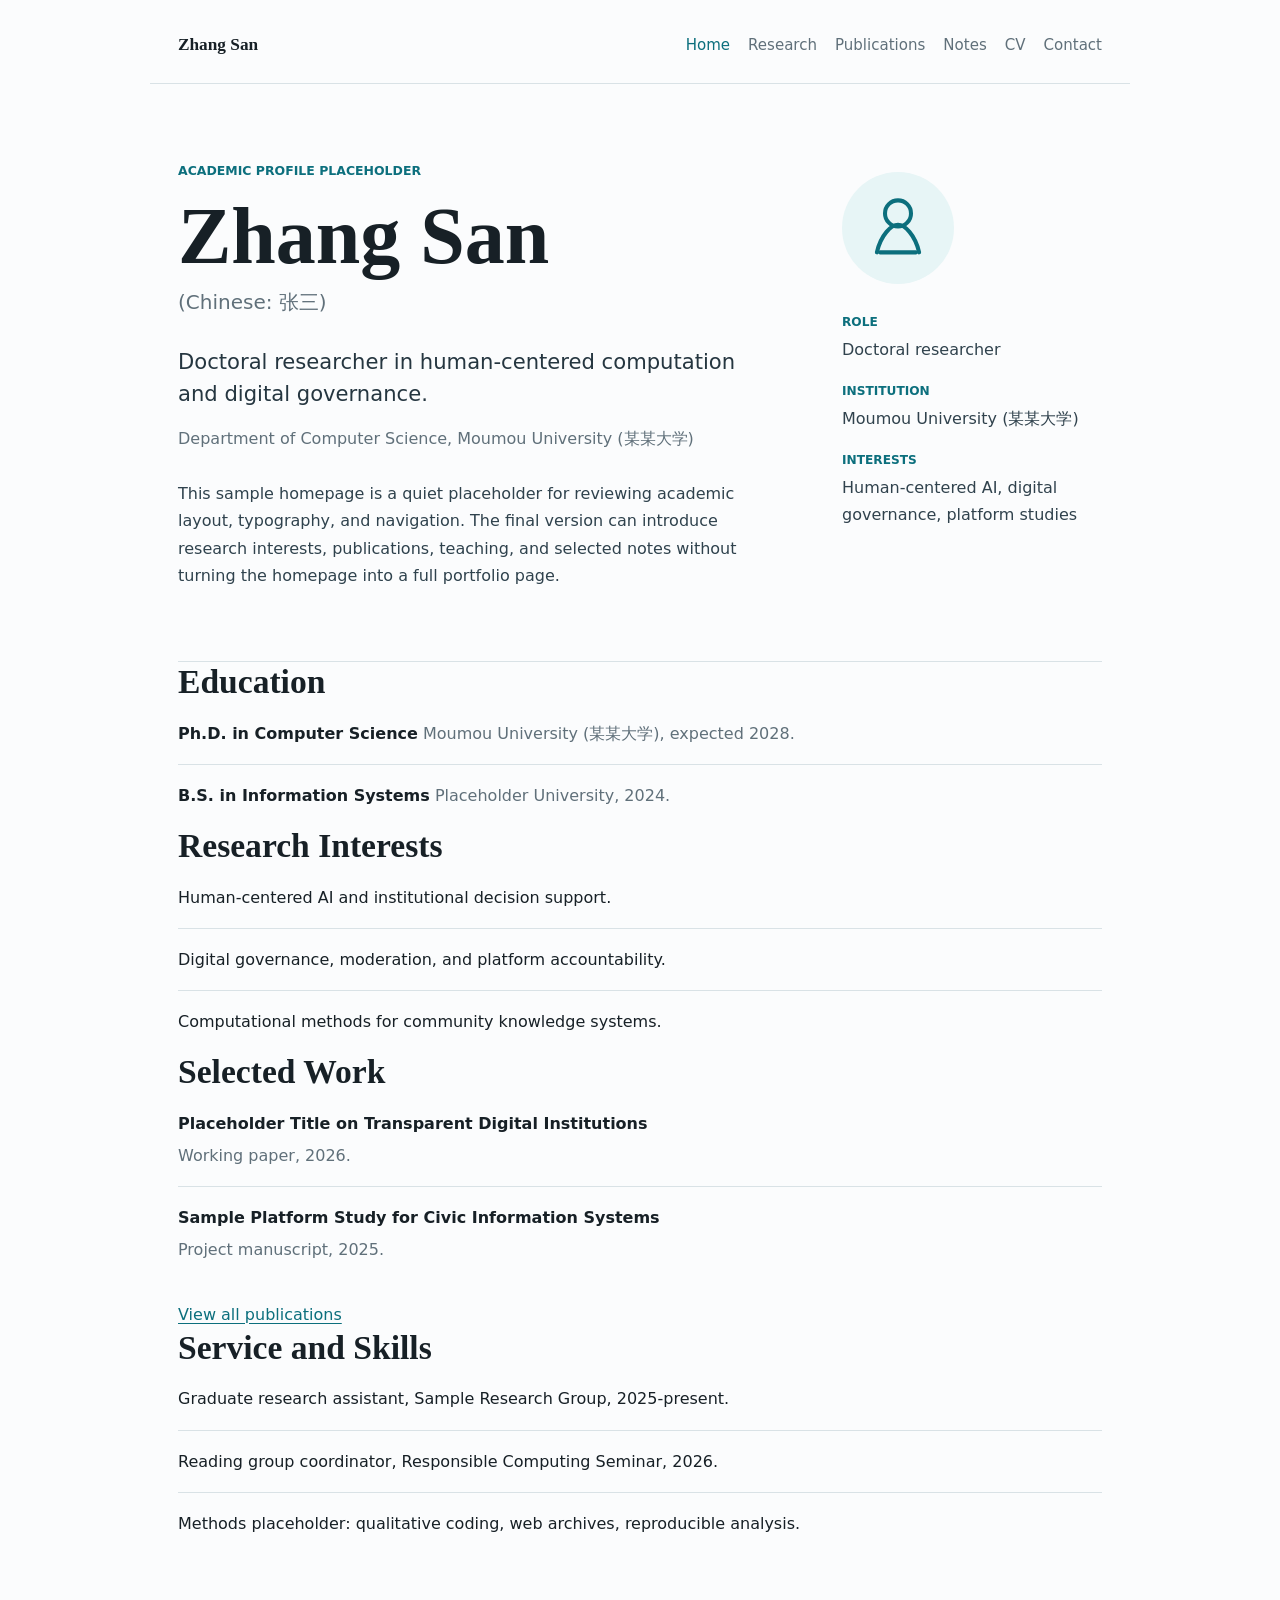
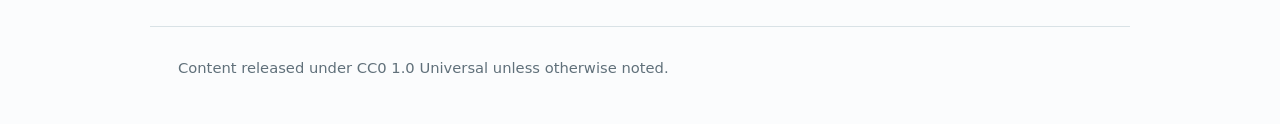
==== index.html @ 8072502d "Revise homepage as concise CV" ====
<!doctype html>
<html lang="en">
  <head>
    <meta charset="utf-8">
    <meta name="viewport" content="width=device-width, initial-scale=1">
    <title>Zhang San | Academic Homepage</title>
    <meta
      name="description"
      content="A sparse academic homepage placeholder for design review."
    >
    <link rel="stylesheet" href="styles.css?v=20260618-cvfirst-cc0">
  </head>
  <body>
    <header class="site-header">
      <a class="wordmark" href="index.html">Zhang San</a>
      <nav class="site-nav" aria-label="Primary navigation">
        <a href="index.html" aria-current="page">Home</a>
        <a href="research.html">Research</a>
        <a href="publications.html">Publications</a>
        <a href="notes.html">Notes</a>
        <a href="cv.html">CV</a>
        <a href="contact.html">Contact</a>
      </nav>
    </header>

    <main>
      <section class="profile-intro" aria-labelledby="profile-title">
        <div class="profile-copy">
          <p class="eyebrow">Academic profile placeholder</p>
          <h1 id="profile-title">Zhang San <span>(Chinese: 张三)</span></h1>
          <p class="role">
            Doctoral researcher in human-centered computation and digital
            governance.
          </p>
          <p class="affiliation">
            Department of Computer Science, Moumou University (某某大学)
          </p>
          <p>
            This sample homepage is a quiet placeholder for reviewing academic
            layout, typography, and navigation. The final version can introduce
            research interests, publications, teaching, and selected notes
            without turning the homepage into a full portfolio page.
          </p>
        </div>

        <aside class="profile-meta" aria-label="Profile summary">
          <div class="avatar-mark" aria-hidden="true">
            <svg viewBox="0 0 96 96" role="img">
              <title>Profile placeholder</title>
              <circle cx="48" cy="30" r="16"></circle>
              <path d="M22 78c5-22 18-34 26-34s21 12 26 34"></path>
              <path d="M26 78h44"></path>
            </svg>
          </div>
          <dl>
            <div>
              <dt>Role</dt>
              <dd>Doctoral researcher</dd>
            </div>
            <div>
              <dt>Institution</dt>
              <dd>Moumou University (某某大学)</dd>
            </div>
            <div>
              <dt>Interests</dt>
              <dd>Human-centered AI, digital governance, platform studies</dd>
            </div>
          </dl>
        </aside>
      </section>

      <section class="cv-summary" aria-label="Concise curriculum vitae">
        <div>
          <h2>Education</h2>
          <ol class="plain-list">
            <li>
              <span class="pub-title">Ph.D. in Computer Science</span>
              <span class="pub-detail">Moumou University (某某大学), expected 2028.</span>
            </li>
            <li>
              <span class="pub-title">B.S. in Information Systems</span>
              <span class="pub-detail">Placeholder University, 2024.</span>
            </li>
          </ol>
        </div>

        <div>
          <h2>Research Interests</h2>
          <ol class="plain-list">
            <li>Human-centered AI and institutional decision support.</li>
            <li>Digital governance, moderation, and platform accountability.</li>
            <li>Computational methods for community knowledge systems.</li>
          </ol>
        </div>

        <div>
          <h2>Selected Work</h2>
          <ol class="plain-list publication-list">
            <li>
              <span class="pub-title">Placeholder Title on Transparent Digital Institutions</span>
              <span class="pub-detail">Working paper, 2026.</span>
            </li>
            <li>
              <span class="pub-title">Sample Platform Study for Civic Information Systems</span>
              <span class="pub-detail">Project manuscript, 2025.</span>
            </li>
          </ol>
          <p class="more-link">
            <a href="publications.html">View all publications</a>
          </p>
        </div>

        <div>
          <h2>Service and Skills</h2>
          <ol class="plain-list">
            <li>Graduate research assistant, Sample Research Group, 2025-present.</li>
            <li>Reading group coordinator, Responsible Computing Seminar, 2026.</li>
            <li>Methods placeholder: qualitative coding, web archives, reproducible analysis.</li>
          </ol>
        </div>
      </section>
    </main>

    <footer class="site-footer">
      <p>Content released under CC0 1.0 Universal unless otherwise noted.</p>
    </footer>
  </body>
</html>
---- styles.css ----
:root {
  color-scheme: light;
  --bg: #fbfcfd;
  --ink: #172026;
  --muted: #60707a;
  --line: #d9e2e6;
  --accent: #0c6f7d;
  --accent-soft: #e7f5f6;
  --max: 980px;
}

* {
  box-sizing: border-box;
}

html {
  scroll-behavior: smooth;
}

body {
  margin: 0;
  background: var(--bg);
  color: var(--ink);
  font-family:
    Inter, ui-sans-serif, system-ui, -apple-system, BlinkMacSystemFont, "Segoe UI",
    sans-serif;
  font-size: 16px;
  line-height: 1.7;
  overflow-x: hidden;
}

a {
  color: var(--accent);
  text-decoration-thickness: 1px;
  text-underline-offset: 0.18em;
}

a:hover {
  color: var(--ink);
}

.site-header {
  display: flex;
  align-items: baseline;
  justify-content: space-between;
  gap: 24px;
  max-width: var(--max);
  margin: 0 auto;
  padding: 30px 28px 24px;
  border-bottom: 1px solid var(--line);
}

.wordmark {
  color: var(--ink);
  font-family: Georgia, "Times New Roman", serif;
  font-size: 1.08rem;
  font-weight: 700;
  text-decoration: none;
  white-space: nowrap;
}

.site-nav {
  display: flex;
  flex-wrap: wrap;
  justify-content: flex-end;
  gap: 8px 18px;
  color: var(--muted);
  font-size: 0.94rem;
}

.site-nav a {
  color: inherit;
  text-decoration: none;
}

.site-nav a:hover,
.site-nav a[aria-current="page"] {
  color: var(--accent);
}

main {
  max-width: var(--max);
  margin: 0 auto;
  padding: 76px 28px 72px;
}

.profile-intro {
  display: grid;
  grid-template-columns: minmax(0, 1fr) 260px;
  gap: 72px;
  align-items: start;
  padding-bottom: 72px;
  border-bottom: 1px solid var(--line);
}

.profile-copy,
.profile-meta,
.home-lists > *,
.content-section,
.page-heading {
  min-width: 0;
}

.eyebrow {
  margin: 0 0 14px;
  color: var(--accent);
  font-size: 0.78rem;
  font-weight: 700;
  letter-spacing: 0;
  text-transform: uppercase;
}

h1,
h2,
h3,
p,
li,
dd {
  overflow-wrap: anywhere;
}

h1 {
  max-width: 760px;
  margin: 0;
  color: var(--ink);
  font-family: Georgia, "Times New Roman", serif;
  font-size: clamp(2.55rem, 7vw, 5rem);
  line-height: 1;
  letter-spacing: 0;
}

h1 span {
  display: block;
  margin-top: 12px;
  color: var(--muted);
  font-family: Inter, ui-sans-serif, system-ui, sans-serif;
  font-size: clamp(1rem, 2vw, 1.25rem);
  font-weight: 500;
  line-height: 1.4;
}

h2 {
  margin: 0 0 18px;
  font-family: Georgia, "Times New Roman", serif;
  font-size: clamp(1.45rem, 3vw, 2.1rem);
  line-height: 1.18;
  letter-spacing: 0;
}

p {
  margin: 0;
  color: #2f424d;
}

p + p {
  margin-top: 18px;
}

.role {
  max-width: 680px;
  margin-top: 30px;
  color: #253640;
  font-size: clamp(1.1rem, 2vw, 1.32rem);
  line-height: 1.55;
}

.affiliation {
  margin-top: 14px;
  color: var(--muted);
}

.profile-copy > p:last-child {
  max-width: 720px;
  margin-top: 28px;
}

.profile-meta {
  padding-top: 12px;
}

.avatar-mark {
  display: inline-grid;
  place-items: center;
  width: 112px;
  height: 112px;
  margin-bottom: 28px;
  background: var(--accent-soft);
  border-radius: 999px;
}

.avatar-mark svg {
  width: 78px;
  height: 78px;
  fill: none;
  stroke: var(--accent);
  stroke-linecap: round;
  stroke-linejoin: round;
  stroke-width: 5;
}

dl,
ol,
ul {
  margin: 0;
  padding: 0;
}

.profile-meta dl,
.contact-list {
  display: grid;
  gap: 18px;
}

dt {
  color: var(--accent);
  font-size: 0.76rem;
  font-weight: 700;
  text-transform: uppercase;
}

dd {
  margin: 3px 0 0;
  color: #30424d;
}

.home-lists {
  display: grid;
  grid-template-columns: 1fr 1fr;
  gap: 72px;
  padding-top: 54px;
}

.plain-list,
.ruled-list {
  list-style: none;
}

.plain-list li,
.ruled-list li,
.contact-list div {
  padding: 17px 0;
  border-top: 1px solid var(--line);
}

.plain-list li:first-child,
.ruled-list li:first-child,
.contact-list div:first-child {
  border-top: 0;
  padding-top: 0;
}

.plain-list time,
.note-list time {
  display: block;
  margin-bottom: 4px;
  color: var(--muted);
  font-size: 0.92rem;
}

.publication-list li {
  display: grid;
  gap: 5px;
}

.pub-title {
  color: var(--ink);
  font-weight: 700;
}

.pub-detail,
.pub-links {
  color: var(--muted);
}

.more-link {
  margin-top: 20px;
}

.page-heading {
  max-width: 760px;
  padding-bottom: 46px;
  border-bottom: 1px solid var(--line);
}

.page-heading p:last-child {
  max-width: 680px;
  margin-top: 24px;
}

.content-section {
  padding: 46px 0 0;
}

.content-section + .content-section {
  margin-top: 14px;
}

.ruled-list strong {
  color: var(--ink);
}

.note-list a {
  color: var(--ink);
  font-weight: 700;
}

.site-footer {
  max-width: var(--max);
  margin: 0 auto;
  padding: 28px 28px 44px;
  color: var(--muted);
  border-top: 1px solid var(--line);
  font-size: 0.92rem;
}

.site-footer p {
  margin: 0;
  color: var(--muted);
}

@media (max-width: 760px) {
  .site-header {
    align-items: flex-start;
    flex-direction: column;
    gap: 14px;
    padding: 24px 20px 22px;
  }

  .site-nav {
    justify-content: flex-start;
    gap: 8px 15px;
    font-size: 0.93rem;
  }

  main {
    padding: 48px 20px 58px;
  }

  .profile-intro,
  .home-lists {
    grid-template-columns: 1fr;
    gap: 42px;
  }

  .profile-intro {
    padding-bottom: 54px;
  }

  .profile-meta {
    padding-top: 0;
  }

  .avatar-mark {
    width: 92px;
    height: 92px;
    margin-bottom: 22px;
  }

  .avatar-mark svg {
    width: 64px;
    height: 64px;
  }

  .home-lists {
    padding-top: 44px;
  }

  .page-heading {
    padding-bottom: 38px;
  }

  .content-section {
    padding-top: 38px;
  }

  .site-footer {
    padding-left: 20px;
    padding-right: 20px;
  }
}

@media (max-width: 430px) {
  h1 {
    font-size: clamp(2.3rem, 12.5vw, 3.25rem);
  }

  .role {
    font-size: 1.08rem;
  }
}
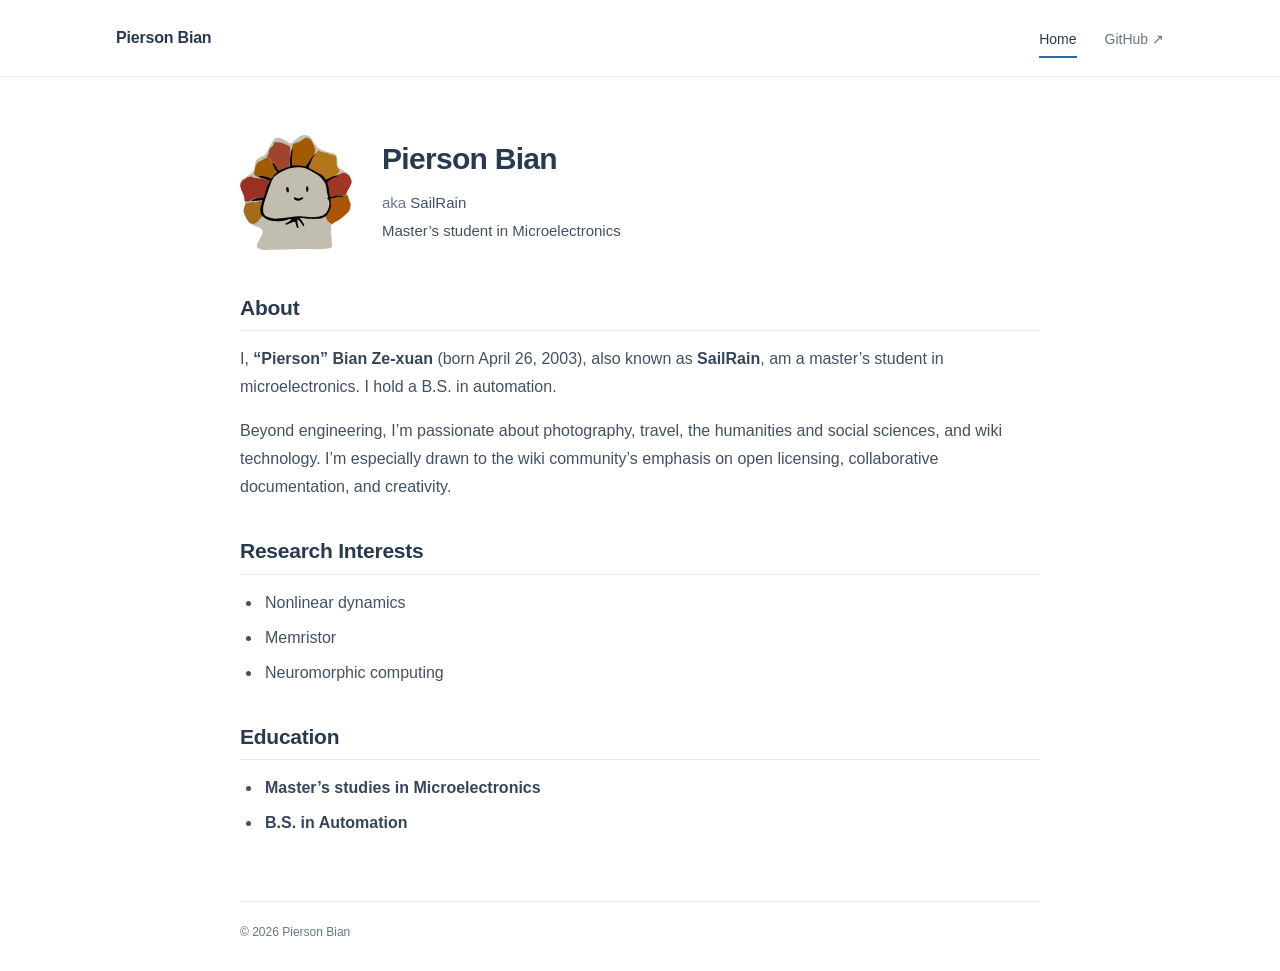
==== commit a531d919: "Publish personal homepage static files" ====
--- a/index.html
+++ b/index.html
@@ -3,126 +3,72 @@
   <head>
     <meta charset="utf-8">
     <meta name="viewport" content="width=device-width, initial-scale=1">
-    <title>Zhang San | Academic Homepage</title>
-    <meta
-      name="description"
-      content="A sparse academic homepage placeholder for design review."
-    >
-    <link rel="stylesheet" href="styles.css?v=20260618-cvfirst-cc0">
+    <title>Pierson Bian</title>
+    <meta name="description" content="Personal homepage of “Pierson” Bian Ze-xuan, also known as SailRain — a master’s student in microelectronics.">
+    <meta name="color-scheme" content="light">
+    <meta property="og:type" content="website">
+    <meta property="og:title" content="Pierson Bian">
+    <meta property="og:description" content="Personal homepage of “Pierson” Bian Ze-xuan, also known as SailRain — a master’s student in microelectronics.">
+    <link rel="canonical" href="https://sailrain.github.io/">
+    <meta property="og:url" content="https://sailrain.github.io/">
+    <link rel="icon" type="image/svg+xml" href="/assets/images/personal-logo.svg">
+    <link rel="stylesheet" href="/assets/css/style.css">
   </head>
   <body>
+    <a class="skip-link" href="#main-content">Skip to content</a>
     <header class="site-header">
-      <a class="wordmark" href="index.html">Zhang San</a>
-      <nav class="site-nav" aria-label="Primary navigation">
-        <a href="index.html" aria-current="page">Home</a>
-        <a href="research.html">Research</a>
-        <a href="publications.html">Publications</a>
-        <a href="notes.html">Notes</a>
-        <a href="cv.html">CV</a>
-        <a href="contact.html">Contact</a>
-      </nav>
+      <div class="header-inner">
+        <a class="site-name" href="/">Pierson Bian</a>
+        <nav class="site-nav" aria-label="Main navigation">
+          <a href="/" aria-current="page">Home</a>
+          <a href="https://github.com/SailRain">GitHub <span aria-hidden="true">↗</span></a>
+          
+        </nav>
+      </div>
     </header>
 
-    <main>
-      <section class="profile-intro" aria-labelledby="profile-title">
-        <div class="profile-copy">
-          <p class="eyebrow">Academic profile placeholder</p>
-          <h1 id="profile-title">Zhang San <span>(Chinese: 张三)</span></h1>
-          <p class="role">
-            Doctoral researcher in human-centered computation and digital
-            governance.
-          </p>
-          <p class="affiliation">
-            Department of Computer Science, Moumou University (某某大学)
-          </p>
-          <p>
-            This sample homepage is a quiet placeholder for reviewing academic
-            layout, typography, and navigation. The final version can introduce
-            research interests, publications, teaching, and selected notes
-            without turning the homepage into a full portfolio page.
-          </p>
-        </div>
+    <main id="main-content" class="site-main" tabindex="-1">
+      <section class="profile" aria-labelledby="profile-name">
+  <img class="profile-logo" src="/assets/images/personal-logo.svg" alt="SailRain’s lion cub logo" width="112" height="115">
+  <div class="profile-details">
+    <h1 id="profile-name">Pierson Bian</h1>
+    <p class="profile-alias">aka <span>SailRain</span></p>
+    <p class="profile-role">Master’s student in Microelectronics</p>
+    
+    
+    
+  </div>
+</section>
+<article class="prose home-content">
+  <h2 id="about">About</h2>
 
-        <aside class="profile-meta" aria-label="Profile summary">
-          <div class="avatar-mark" aria-hidden="true">
-            <svg viewBox="0 0 96 96" role="img">
-              <title>Profile placeholder</title>
-              <circle cx="48" cy="30" r="16"></circle>
-              <path d="M22 78c5-22 18-34 26-34s21 12 26 34"></path>
-              <path d="M26 78h44"></path>
-            </svg>
-          </div>
-          <dl>
-            <div>
-              <dt>Role</dt>
-              <dd>Doctoral researcher</dd>
-            </div>
-            <div>
-              <dt>Institution</dt>
-              <dd>Moumou University (某某大学)</dd>
-            </div>
-            <div>
-              <dt>Interests</dt>
-              <dd>Human-centered AI, digital governance, platform studies</dd>
-            </div>
-          </dl>
-        </aside>
-      </section>
+<p>I, <strong>“Pierson” Bian Ze-xuan</strong> (born April 26, 2003), also known as <strong>SailRain</strong>, am a master’s student in microelectronics. I hold a B.S. in automation.</p>
 
-      <section class="cv-summary" aria-label="Concise curriculum vitae">
-        <div>
-          <h2>Education</h2>
-          <ol class="plain-list">
-            <li>
-              <span class="pub-title">Ph.D. in Computer Science</span>
-              <span class="pub-detail">Moumou University (某某大学), expected 2028.</span>
-            </li>
-            <li>
-              <span class="pub-title">B.S. in Information Systems</span>
-              <span class="pub-detail">Placeholder University, 2024.</span>
-            </li>
-          </ol>
-        </div>
+<p>Beyond engineering, I’m passionate about photography, travel, the humanities and social sciences, and wiki technology. I’m especially drawn to the wiki community’s emphasis on open licensing, collaborative documentation, and creativity.</p>
 
-        <div>
-          <h2>Research Interests</h2>
-          <ol class="plain-list">
-            <li>Human-centered AI and institutional decision support.</li>
-            <li>Digital governance, moderation, and platform accountability.</li>
-            <li>Computational methods for community knowledge systems.</li>
-          </ol>
-        </div>
+<h2 id="research-interests">Research Interests</h2>
 
-        <div>
-          <h2>Selected Work</h2>
-          <ol class="plain-list publication-list">
-            <li>
-              <span class="pub-title">Placeholder Title on Transparent Digital Institutions</span>
-              <span class="pub-detail">Working paper, 2026.</span>
-            </li>
-            <li>
-              <span class="pub-title">Sample Platform Study for Civic Information Systems</span>
-              <span class="pub-detail">Project manuscript, 2025.</span>
-            </li>
-          </ol>
-          <p class="more-link">
-            <a href="publications.html">View all publications</a>
-          </p>
-        </div>
+<ul>
+  <li>Nonlinear dynamics</li>
+  <li>Memristor</li>
+  <li>Neuromorphic computing</li>
+</ul>
 
-        <div>
-          <h2>Service and Skills</h2>
-          <ol class="plain-list">
-            <li>Graduate research assistant, Sample Research Group, 2025-present.</li>
-            <li>Reading group coordinator, Responsible Computing Seminar, 2026.</li>
-            <li>Methods placeholder: qualitative coding, web archives, reproducible analysis.</li>
-          </ol>
-        </div>
-      </section>
+<h2 id="education">Education</h2>
+
+<ul>
+  <li><strong>Master’s studies in Microelectronics</strong></li>
+  <li><strong>B.S. in Automation</strong></li>
+</ul>
+
+<!-- Add institutions and dates when you are ready to share them. -->
+
+</article>
+
     </main>
 
     <footer class="site-footer">
-      <p>Content released under CC0 1.0 Universal unless otherwise noted.</p>
+      <p>&copy; 2026 Pierson Bian</p>
     </footer>
   </body>
 </html>
--- a/assets/css/style.css
+++ b/assets/css/style.css
@@ -0,0 +1,115 @@
+:root {
+  color-scheme: light;
+  --text: #435064;
+  --heading: #283a50;
+  --muted: #697588;
+  --link: #2867ac;
+  --line: #e8ecf0;
+  --content-width: 800px;
+}
+
+* { box-sizing: border-box; }
+html { -webkit-text-size-adjust: 100%; scroll-behavior: smooth; }
+body {
+  margin: 0;
+  background: #fff;
+  color: var(--text);
+  font-family: -apple-system, BlinkMacSystemFont, "Segoe UI", "Noto Sans", Arial, sans-serif;
+  font-size: 16px;
+  line-height: 1.75;
+  overflow-wrap: break-word;
+  -webkit-font-smoothing: antialiased;
+}
+a { color: var(--link); text-decoration: none; text-underline-offset: 4px; }
+a:hover { text-decoration: underline; }
+a:focus-visible { outline: 2px solid var(--link); outline-offset: 5px; border-radius: 2px; }
+::selection { background: #e1edfb; color: #213c5d; }
+
+.skip-link { position: absolute; top: -100px; left: 16px; z-index: 10; background: #fff; padding: 8px 12px; }
+.skip-link:focus { top: 12px; }
+.site-header { border-bottom: 1px solid var(--line); }
+.header-inner {
+  max-width: 1120px;
+  min-height: 76px;
+  margin: 0 auto;
+  padding: 0 36px;
+  display: flex;
+  align-items: center;
+  justify-content: space-between;
+  gap: 24px;
+}
+.site-name { color: var(--heading); font-size: 16px; font-weight: 650; letter-spacing: -.2px; }
+.site-name:hover { text-decoration: none; color: var(--link); }
+.site-nav { display: flex; align-items: center; gap: 28px; }
+.site-nav a { position: relative; padding: 26px 0 23px; color: var(--muted); font-size: 14px; }
+.site-nav a:hover { color: var(--link); text-decoration: none; }
+.site-nav a[aria-current="page"] { color: var(--heading); }
+.site-nav a[aria-current="page"]::after {
+  content: "";
+  position: absolute;
+  height: 2px;
+  background: var(--link);
+  left: 0;
+  right: 0;
+  bottom: 17px;
+}
+.site-main { width: min(var(--content-width), calc(100% - 48px)); margin: 0 auto; padding-top: 58px; }
+.profile { display: flex; align-items: center; gap: 30px; margin-bottom: 44px; }
+.profile-logo { display: block; width: 112px; height: 115px; object-fit: contain; flex-shrink: 0; }
+.profile-details { min-width: 0; }
+h1, h2, h3 { color: var(--heading); line-height: 1.35; }
+.profile h1 { font-size: 30px; letter-spacing: -.7px; font-weight: 650; margin: 0 0 10px; text-wrap: balance; }
+.profile p { margin: 2px 0; font-size: 15px; }
+.profile-role { color: var(--text); }
+.profile-alias, .profile-location { color: var(--muted); }
+.profile-alias span { color: var(--text); }
+.profile-links { display: flex; flex-wrap: wrap; gap: 4px 18px; list-style: none; margin: 9px 0 0; padding: 0; font-size: 14px; }
+.profile-links li { margin: 0; }
+.prose h2 { font-size: 21px; font-weight: 650; letter-spacing: -.25px; margin: 36px 0 14px; padding-bottom: 8px; border-bottom: 1px solid var(--line); }
+.home-content > h2:first-child { margin-top: 0; }
+.prose h3 { font-size: 17px; margin: 26px 0 10px; }
+.prose p { margin: 0 0 16px; }
+.prose strong { font-weight: 650; color: #35455a; }
+.prose ul, .prose ol { padding-left: 22px; margin: 0 0 16px; }
+.prose li { padding-left: 3px; margin: 7px 0; }
+.prose li > p { margin: 0; }
+.prose .placeholder { color: var(--muted); }
+.page-heading { margin-bottom: 30px; }
+.page-heading h1 { margin: 0; font-size: 30px; font-weight: 650; letter-spacing: -.6px; }
+.page-subtitle { color: var(--muted); margin: 10px 0 0 !important; }
+.empty-state { margin-top: 36px; padding: 44px 28px; border: 1px solid var(--line); border-radius: 6px; text-align: center; }
+.empty-state-icon { color: #8190a1; display: block; margin: 0 auto 16px; }
+.empty-state h2 { font-size: 18px; border: 0; padding: 0; margin: 0 0 8px; }
+.empty-state p { color: var(--muted); margin: 0; font-size: 15px; }
+.site-footer { width: min(var(--content-width), calc(100% - 48px)); margin: 64px auto 0; padding: 20px 0 28px; border-top: 1px solid var(--line); color: var(--muted); font-size: 12px; }
+.site-footer p { margin: 0; }
+
+@media (max-width: 600px) {
+  .header-inner { min-height: 66px; padding: 0 24px; gap: 12px; }
+  .site-name { font-size: 15px; }
+  .site-nav { gap: 20px; }
+  .site-nav a { font-size: 13px; padding: 22px 0 19px; }
+  .site-nav a[aria-current="page"]::after { bottom: 13px; }
+  .site-main { padding-top: 36px; }
+  .profile { gap: 20px; align-items: flex-start; margin-bottom: 36px; }
+  .profile-logo { width: 84px; height: 86px; margin-top: 3px; }
+  .profile h1 { font-size: 24px; letter-spacing: -.5px; margin-bottom: 8px; }
+  .profile p { font-size: 14px; line-height: 1.6; }
+  .prose h2 { font-size: 20px; margin-top: 30px; }
+  .page-heading h1 { font-size: 27px; }
+  .empty-state { padding: 36px 20px; }
+  .site-footer { margin-top: 48px; }
+}
+
+@media (max-width: 380px) {
+  .header-inner { padding: 0 20px; }
+  .site-nav { gap: 14px; }
+  .site-main, .site-footer { width: calc(100% - 40px); }
+  .profile { gap: 16px; }
+  .profile-logo { width: 64px; height: 66px; }
+  .profile h1 { font-size: 22px; }
+}
+
+@media (prefers-reduced-motion: reduce) {
+  html { scroll-behavior: auto; }
+}
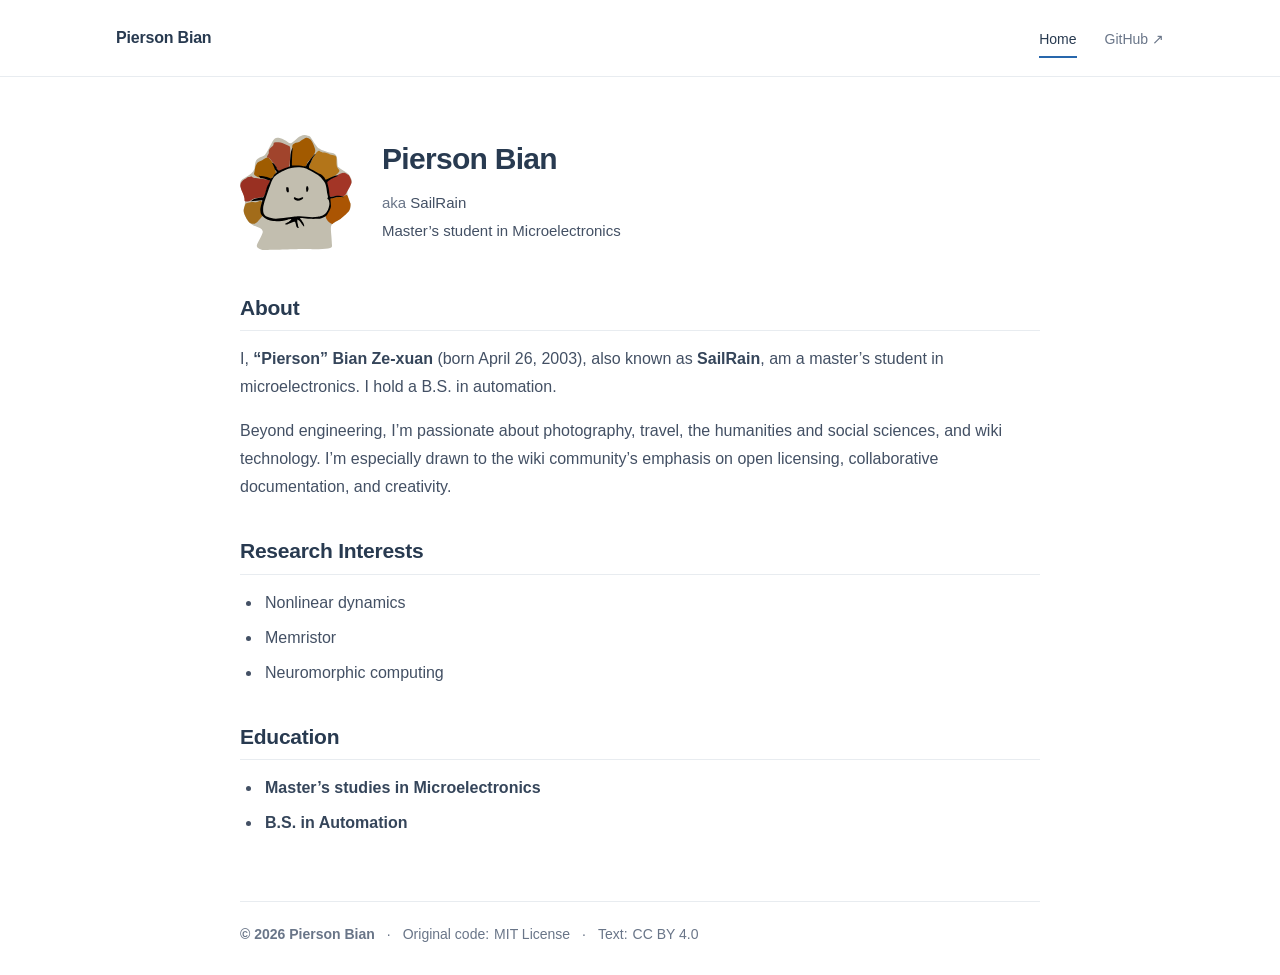
==== commit 73115264: "Publish footer and licensing information" ====
--- a/index.html
+++ b/index.html
@@ -1,4 +1,6 @@
 <!doctype html>
+<!-- Original published HTML structure: MIT; original published text: CC BY 4.0.
+     The personal logo and other excluded material have separate rights. See /license/. -->
 <html lang="en">
   <head>
     <meta charset="utf-8">
@@ -68,7 +70,11 @@
     </main>
 
     <footer class="site-footer">
-      <p>&copy; 2026 Pierson Bian</p>
+      <p class="footer-meta">
+        <strong class="footer-copyright">&copy; 2026 Pierson Bian</strong>
+        <span class="footer-license"><span class="footer-separator" aria-hidden="true">&middot;</span> Original code: <a href="/license/#code">MIT License</a></span>
+        <span class="footer-license"><span class="footer-separator" aria-hidden="true">&middot;</span> Text: <a href="/license/#text">CC BY 4.0</a></span>
+      </p>
     </footer>
   </body>
 </html>
--- a/assets/css/style.css
+++ b/assets/css/style.css
@@ -1,3 +1,5 @@
+/* Original stylesheet code: MIT. Copyright (c) 2026 Pierson Bian.
+   Full license: /licenses/MIT.txt. Scope and excluded assets: /license/. */
 :root {
   color-scheme: light;
   --text: #435064;
@@ -81,8 +83,14 @@
 .empty-state-icon { color: #8190a1; display: block; margin: 0 auto 16px; }
 .empty-state h2 { font-size: 18px; border: 0; padding: 0; margin: 0 0 8px; }
 .empty-state p { color: var(--muted); margin: 0; font-size: 15px; }
-.site-footer { width: min(var(--content-width), calc(100% - 48px)); margin: 64px auto 0; padding: 20px 0 28px; border-top: 1px solid var(--line); color: var(--muted); font-size: 12px; }
+.site-footer { width: min(var(--content-width), calc(100% - 48px)); margin: 64px auto 0; padding: 20px 0 28px; border-top: 1px solid var(--line); color: var(--muted); font-size: 14px; }
 .site-footer p { margin: 0; }
+.footer-meta { display: flex; flex-wrap: wrap; align-items: baseline; gap: 6px 12px; }
+.footer-copyright { font-weight: 650; white-space: nowrap; }
+.footer-license { display: inline-flex; align-items: baseline; gap: 5px; white-space: nowrap; }
+.footer-separator { margin-right: 7px; }
+.site-footer a { color: var(--muted); font-weight: 500; }
+.site-footer a:hover { color: var(--link); }
 
 @media (max-width: 600px) {
   .header-inner { min-height: 66px; padding: 0 24px; gap: 12px; }
@@ -99,6 +107,7 @@
   .page-heading h1 { font-size: 27px; }
   .empty-state { padding: 36px 20px; }
   .site-footer { margin-top: 48px; }
+  .footer-separator { display: none; }
 }
 
 @media (max-width: 380px) {
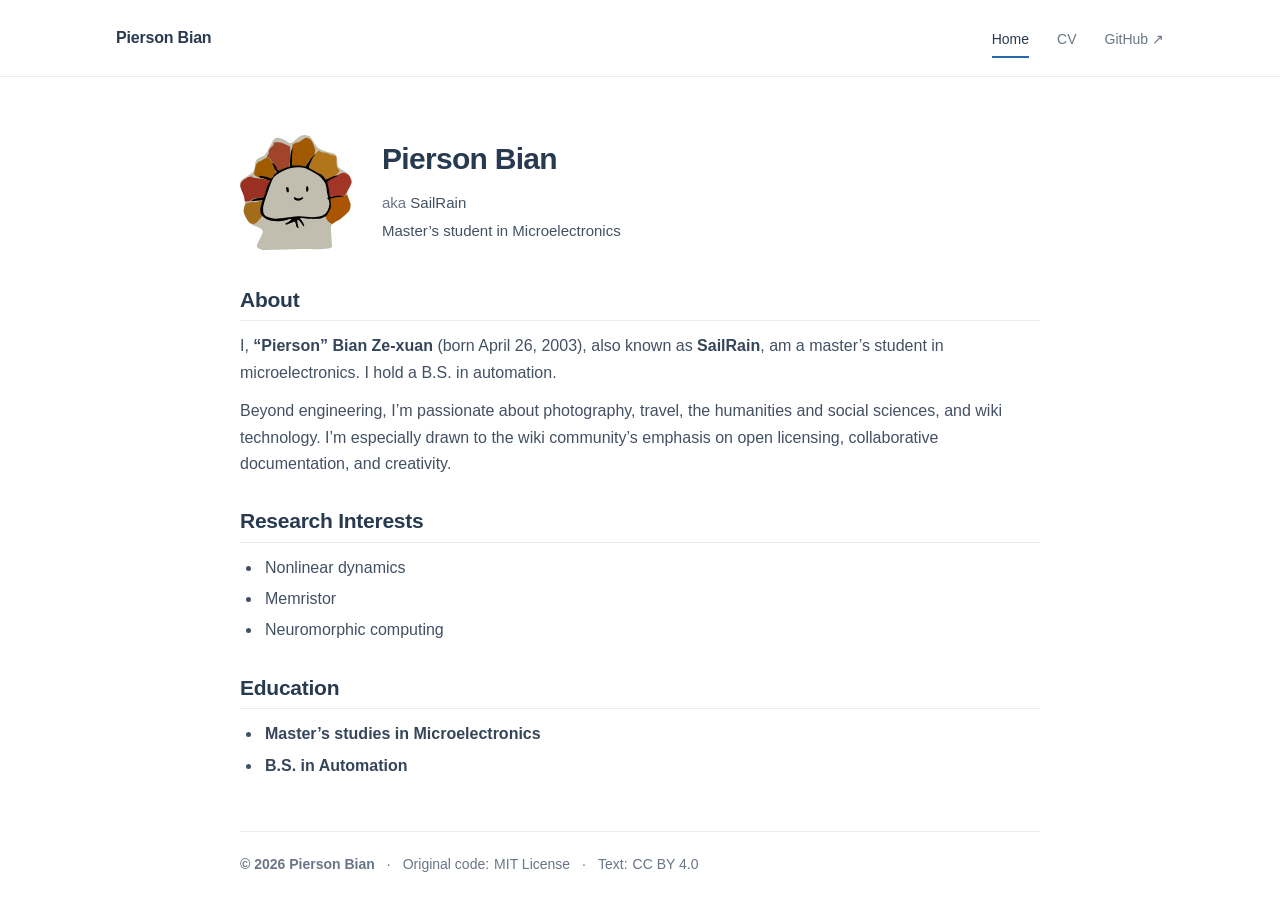
==== commit 276f5459: "Publish approved CV PDF and navigation link" ====
--- a/index.html
+++ b/index.html
@@ -23,8 +23,8 @@
         <a class="site-name" href="/">Pierson Bian</a>
         <nav class="site-nav" aria-label="Main navigation">
           <a href="/" aria-current="page">Home</a>
+          <a href="/assets/files/zexuan-bian-cv.pdf" type="application/pdf" aria-label="CV (PDF)">CV</a>
           <a href="https://github.com/SailRain">GitHub <span aria-hidden="true">↗</span></a>
-          
         </nav>
       </div>
     </header>
--- a/assets/css/style.css
+++ b/assets/css/style.css
@@ -56,7 +56,7 @@
   bottom: 17px;
 }
 .site-main { width: min(var(--content-width), calc(100% - 48px)); margin: 0 auto; padding-top: 58px; }
-.profile { display: flex; align-items: center; gap: 30px; margin-bottom: 44px; }
+.profile { display: flex; align-items: center; gap: 30px; margin-bottom: 36px; }
 .profile-logo { display: block; width: 112px; height: 115px; object-fit: contain; flex-shrink: 0; }
 .profile-details { min-width: 0; }
 h1, h2, h3 { color: var(--heading); line-height: 1.35; }
@@ -67,13 +67,14 @@
 .profile-alias span { color: var(--text); }
 .profile-links { display: flex; flex-wrap: wrap; gap: 4px 18px; list-style: none; margin: 9px 0 0; padding: 0; font-size: 14px; }
 .profile-links li { margin: 0; }
-.prose h2 { font-size: 21px; font-weight: 650; letter-spacing: -.25px; margin: 36px 0 14px; padding-bottom: 8px; border-bottom: 1px solid var(--line); }
+.prose { line-height: 1.65; }
+.prose h2 { font-size: 21px; font-weight: 650; letter-spacing: -.25px; margin: 30px 0 12px; padding-bottom: 6px; border-bottom: 1px solid var(--line); }
 .home-content > h2:first-child { margin-top: 0; }
 .prose h3 { font-size: 17px; margin: 26px 0 10px; }
-.prose p { margin: 0 0 16px; }
+.prose p { margin: 0 0 12px; }
 .prose strong { font-weight: 650; color: #35455a; }
-.prose ul, .prose ol { padding-left: 22px; margin: 0 0 16px; }
-.prose li { padding-left: 3px; margin: 7px 0; }
+.prose ul, .prose ol { padding-left: 22px; margin: 0 0 12px; }
+.prose li { padding-left: 3px; margin: 5px 0; }
 .prose li > p { margin: 0; }
 .prose .placeholder { color: var(--muted); }
 .page-heading { margin-bottom: 30px; }
@@ -83,7 +84,7 @@
 .empty-state-icon { color: #8190a1; display: block; margin: 0 auto 16px; }
 .empty-state h2 { font-size: 18px; border: 0; padding: 0; margin: 0 0 8px; }
 .empty-state p { color: var(--muted); margin: 0; font-size: 15px; }
-.site-footer { width: min(var(--content-width), calc(100% - 48px)); margin: 64px auto 0; padding: 20px 0 28px; border-top: 1px solid var(--line); color: var(--muted); font-size: 14px; }
+.site-footer { width: min(var(--content-width), calc(100% - 48px)); margin: 52px auto 0; padding: 20px 0 28px; border-top: 1px solid var(--line); color: var(--muted); font-size: 14px; }
 .site-footer p { margin: 0; }
 .footer-meta { display: flex; flex-wrap: wrap; align-items: baseline; gap: 6px 12px; }
 .footer-copyright { font-weight: 650; white-space: nowrap; }
@@ -99,14 +100,14 @@
   .site-nav a { font-size: 13px; padding: 22px 0 19px; }
   .site-nav a[aria-current="page"]::after { bottom: 13px; }
   .site-main { padding-top: 36px; }
-  .profile { gap: 20px; align-items: flex-start; margin-bottom: 36px; }
+  .profile { gap: 20px; align-items: flex-start; margin-bottom: 30px; }
   .profile-logo { width: 84px; height: 86px; margin-top: 3px; }
   .profile h1 { font-size: 24px; letter-spacing: -.5px; margin-bottom: 8px; }
   .profile p { font-size: 14px; line-height: 1.6; }
-  .prose h2 { font-size: 20px; margin-top: 30px; }
+  .prose h2 { font-size: 20px; margin-top: 26px; }
   .page-heading h1 { font-size: 27px; }
   .empty-state { padding: 36px 20px; }
-  .site-footer { margin-top: 48px; }
+  .site-footer { margin-top: 40px; }
   .footer-separator { display: none; }
 }
 
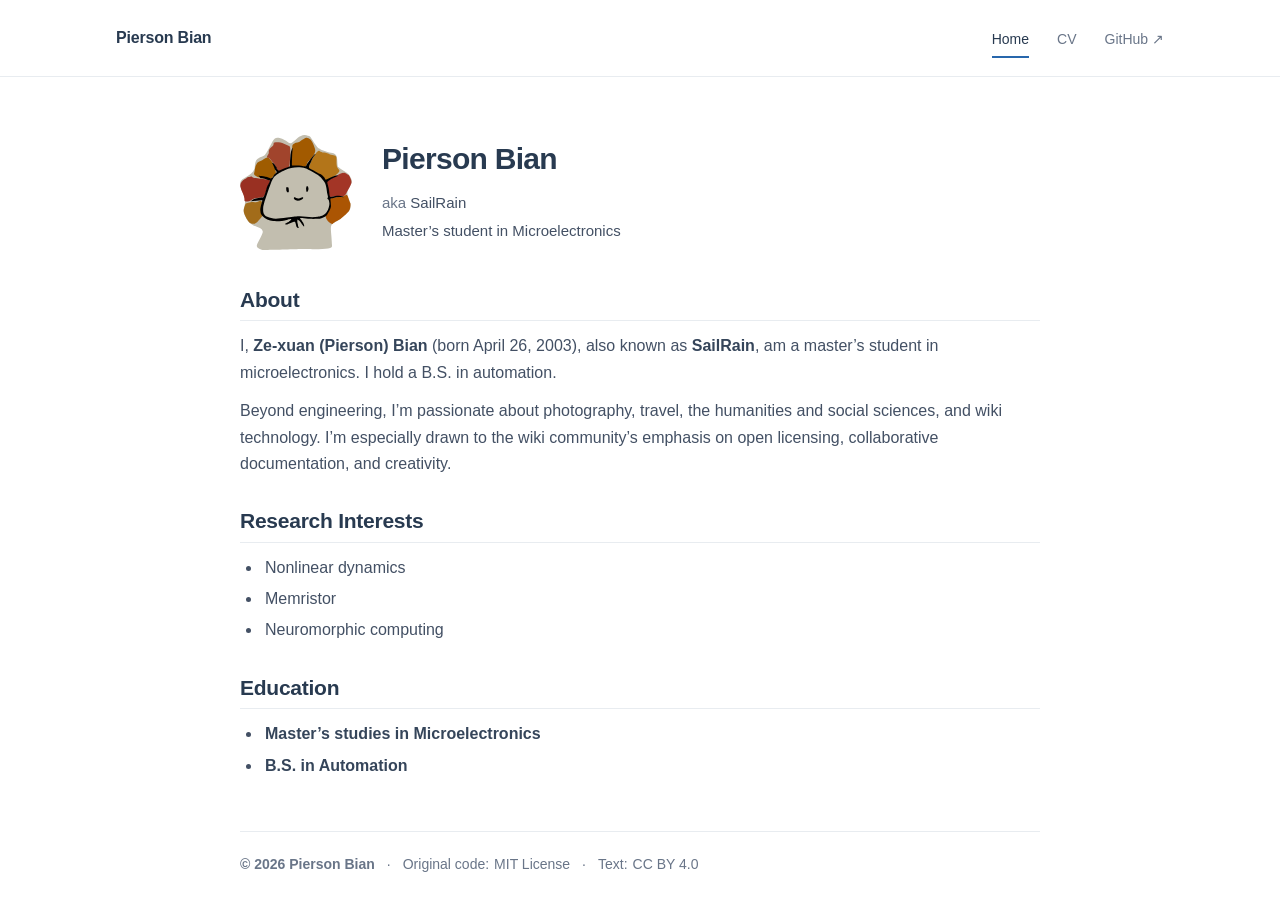
==== commit c349224e: "Update preferred name in homepage introduction" ====
--- a/index.html
+++ b/index.html
@@ -44,7 +44,7 @@
 <article class="prose home-content">
   <h2 id="about">About</h2>
 
-<p>I, <strong>“Pierson” Bian Ze-xuan</strong> (born April 26, 2003), also known as <strong>SailRain</strong>, am a master’s student in microelectronics. I hold a B.S. in automation.</p>
+<p>I, <strong>Ze-xuan (Pierson) Bian</strong> (born April 26, 2003), also known as <strong>SailRain</strong>, am a master’s student in microelectronics. I hold a B.S. in automation.</p>
 
 <p>Beyond engineering, I’m passionate about photography, travel, the humanities and social sciences, and wiki technology. I’m especially drawn to the wiki community’s emphasis on open licensing, collaborative documentation, and creativity.</p>
 
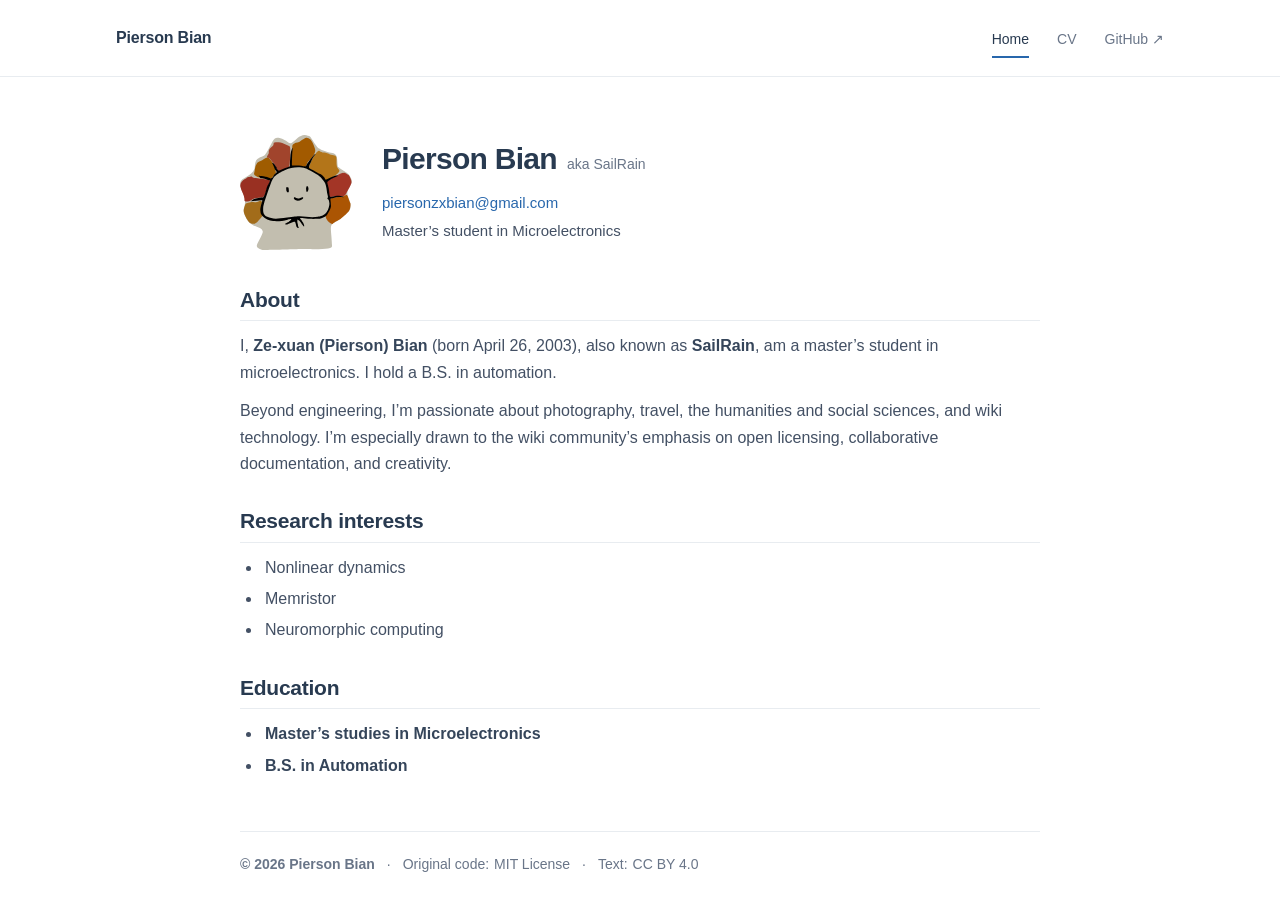
==== commit 22bab326: "Publish refined profile header and heading case Source-Commit: e7d3f459789d8f8b035dd5fb466342a717b4b" ====
--- a/index.html
+++ b/index.html
@@ -33,8 +33,11 @@
       <section class="profile" aria-labelledby="profile-name">
   <img class="profile-logo" src="/assets/images/personal-logo.svg" alt="SailRain’s lion cub logo" width="112" height="115">
   <div class="profile-details">
-    <h1 id="profile-name">Pierson Bian</h1>
-    <p class="profile-alias">aka <span>SailRain</span></p>
+    <div class="profile-heading">
+      <h1 id="profile-name">Pierson Bian</h1>
+      <span class="profile-alias">aka SailRain</span>
+    </div>
+    <p class="profile-email"><a href="mailto:piersonzxbian@gmail.com">piersonzxbian@gmail.com</a></p>
     <p class="profile-role">Master’s student in Microelectronics</p>
     
     
@@ -48,7 +51,7 @@
 
 <p>Beyond engineering, I’m passionate about photography, travel, the humanities and social sciences, and wiki technology. I’m especially drawn to the wiki community’s emphasis on open licensing, collaborative documentation, and creativity.</p>
 
-<h2 id="research-interests">Research Interests</h2>
+<h2 id="research-interests">Research interests</h2>
 
 <ul>
   <li>Nonlinear dynamics</li>
--- a/assets/css/style.css
+++ b/assets/css/style.css
@@ -60,11 +60,13 @@
 .profile-logo { display: block; width: 112px; height: 115px; object-fit: contain; flex-shrink: 0; }
 .profile-details { min-width: 0; }
 h1, h2, h3 { color: var(--heading); line-height: 1.35; }
-.profile h1 { font-size: 30px; letter-spacing: -.7px; font-weight: 650; margin: 0 0 10px; text-wrap: balance; }
+.profile-heading { display: flex; flex-wrap: wrap; align-items: baseline; gap: 4px 10px; margin-bottom: 10px; }
+.profile h1 { font-size: 30px; letter-spacing: -.7px; font-weight: 650; margin: 0; white-space: nowrap; }
 .profile p { margin: 2px 0; font-size: 15px; }
 .profile-role { color: var(--text); }
 .profile-alias, .profile-location { color: var(--muted); }
-.profile-alias span { color: var(--text); }
+.profile-alias { font-size: 14px; font-weight: 400; letter-spacing: normal; white-space: nowrap; }
+.profile-email { overflow-wrap: anywhere; }
 .profile-links { display: flex; flex-wrap: wrap; gap: 4px 18px; list-style: none; margin: 9px 0 0; padding: 0; font-size: 14px; }
 .profile-links li { margin: 0; }
 .prose { line-height: 1.65; }
@@ -102,7 +104,8 @@
   .site-main { padding-top: 36px; }
   .profile { gap: 20px; align-items: flex-start; margin-bottom: 30px; }
   .profile-logo { width: 84px; height: 86px; margin-top: 3px; }
-  .profile h1 { font-size: 24px; letter-spacing: -.5px; margin-bottom: 8px; }
+  .profile-heading { margin-bottom: 8px; }
+  .profile h1 { font-size: 24px; letter-spacing: -.5px; }
   .profile p { font-size: 14px; line-height: 1.6; }
   .prose h2 { font-size: 20px; margin-top: 26px; }
   .page-heading h1 { font-size: 27px; }
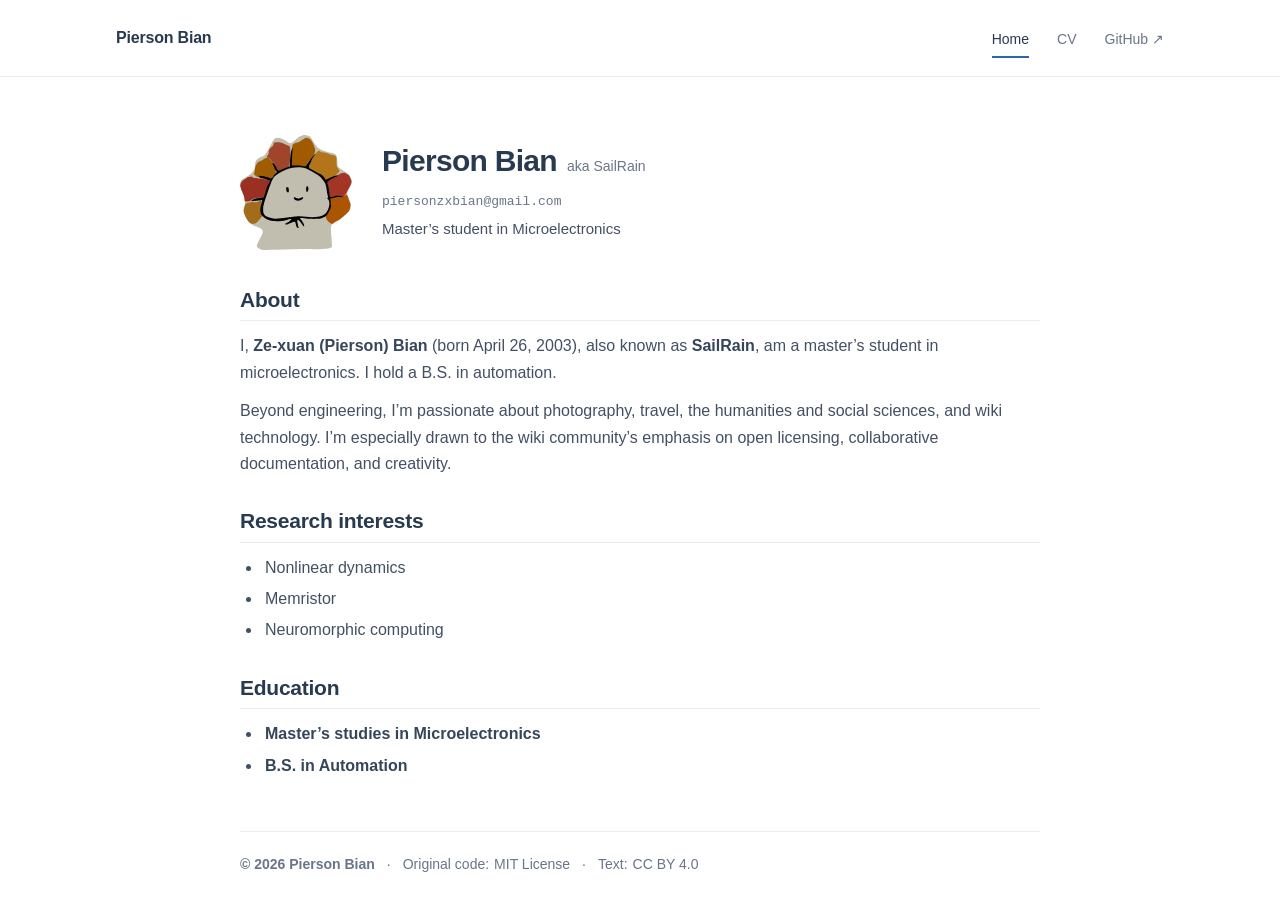
==== commit d20121bd: "Publish plain-text profile email Source-Commit: f2544c4a6fff0f406db07f0d950f9dcf70b2abea" ====
--- a/index.html
+++ b/index.html
@@ -37,7 +37,7 @@
       <h1 id="profile-name">Pierson Bian</h1>
       <span class="profile-alias">aka SailRain</span>
     </div>
-    <p class="profile-email"><a href="mailto:piersonzxbian@gmail.com">piersonzxbian@gmail.com</a></p>
+    <p class="profile-email">piersonzxbian@gmail.com</p>
     <p class="profile-role">Master’s student in Microelectronics</p>
     
     
--- a/assets/css/style.css
+++ b/assets/css/style.css
@@ -66,7 +66,7 @@
 .profile-role { color: var(--text); }
 .profile-alias, .profile-location { color: var(--muted); }
 .profile-alias { font-size: 14px; font-weight: 400; letter-spacing: normal; white-space: nowrap; }
-.profile-email { overflow-wrap: anywhere; }
+.profile .profile-email { font-family: ui-monospace, "SFMono-Regular", Menlo, Consolas, "Liberation Mono", monospace; font-size: 13px; color: var(--muted); overflow-wrap: anywhere; }
 .profile-links { display: flex; flex-wrap: wrap; gap: 4px 18px; list-style: none; margin: 9px 0 0; padding: 0; font-size: 14px; }
 .profile-links li { margin: 0; }
 .prose { line-height: 1.65; }
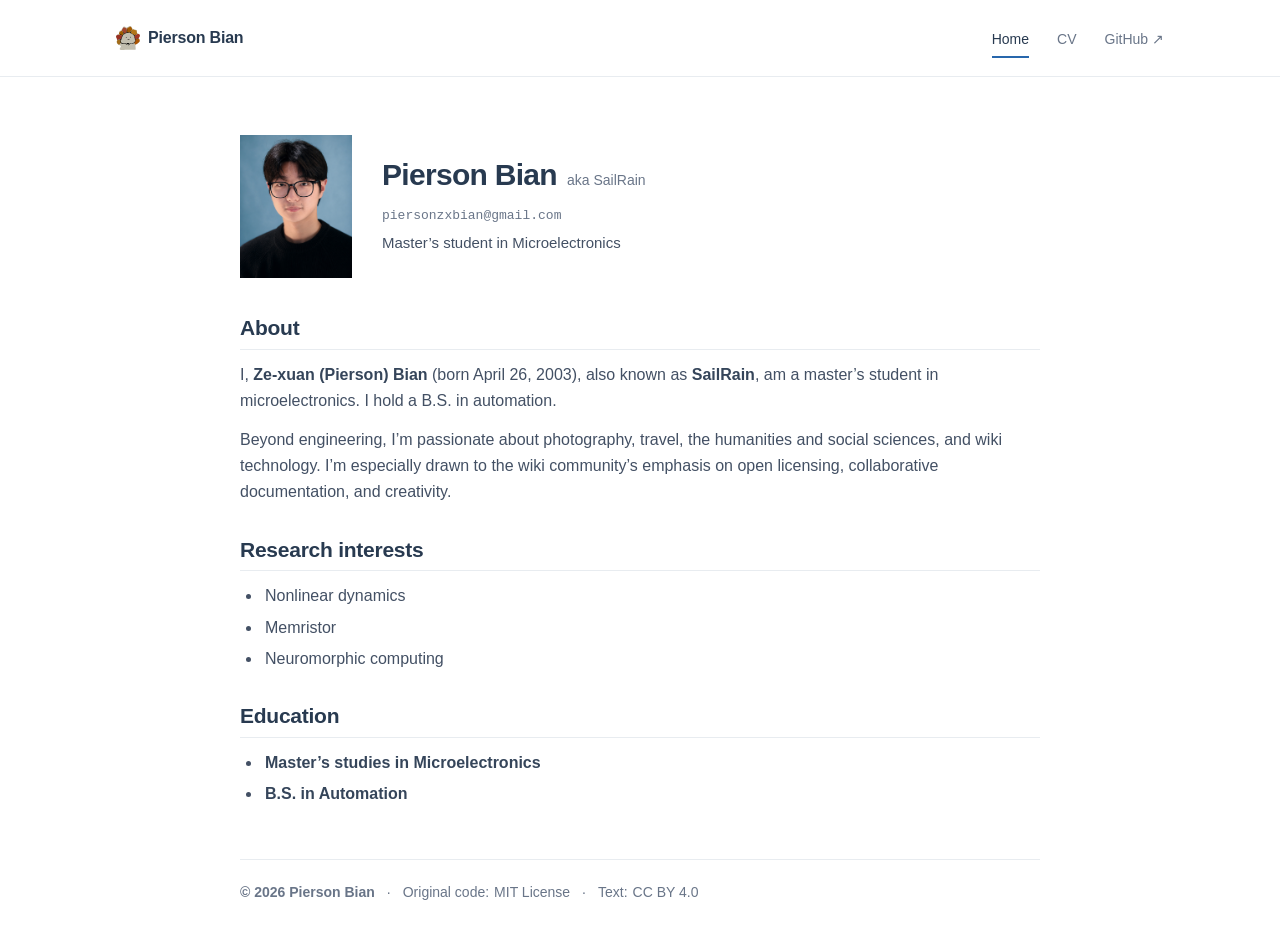
==== commit f80ab3a5: "Publish original portrait and header lion logo" ====
--- a/index.html
+++ b/index.html
@@ -20,7 +20,10 @@
     <a class="skip-link" href="#main-content">Skip to content</a>
     <header class="site-header">
       <div class="header-inner">
-        <a class="site-name" href="/">Pierson Bian</a>
+        <a class="site-name" href="/">
+          <img class="site-logo" src="/assets/images/personal-logo.svg" alt="" width="24" height="24">
+          <span>Pierson Bian</span>
+        </a>
         <nav class="site-nav" aria-label="Main navigation">
           <a href="/" aria-current="page">Home</a>
           <a href="/assets/files/zexuan-bian-cv.pdf" type="application/pdf" aria-label="CV (PDF)">CV</a>
@@ -31,7 +34,7 @@
 
     <main id="main-content" class="site-main" tabindex="-1">
       <section class="profile" aria-labelledby="profile-name">
-  <img class="profile-logo" src="/assets/images/personal-logo.svg" alt="SailRain’s lion cub logo" width="112" height="115">
+  <img class="profile-portrait" src="/assets/images/pierson-bian-portrait.jpg" alt="Portrait of Pierson Bian" width="1067" height="1367">
   <div class="profile-details">
     <div class="profile-heading">
       <h1 id="profile-name">Pierson Bian</h1>
--- a/assets/css/style.css
+++ b/assets/css/style.css
@@ -40,8 +40,9 @@
   justify-content: space-between;
   gap: 24px;
 }
-.site-name { color: var(--heading); font-size: 16px; font-weight: 650; letter-spacing: -.2px; }
+.site-name { display: inline-flex; align-items: center; gap: 8px; color: var(--heading); font-size: 16px; font-weight: 650; letter-spacing: -.2px; white-space: nowrap; }
 .site-name:hover { text-decoration: none; color: var(--link); }
+.site-logo { display: block; width: 24px; height: 24px; object-fit: contain; flex-shrink: 0; }
 .site-nav { display: flex; align-items: center; gap: 28px; }
 .site-nav a { position: relative; padding: 26px 0 23px; color: var(--muted); font-size: 14px; }
 .site-nav a:hover { color: var(--link); text-decoration: none; }
@@ -57,7 +58,7 @@
 }
 .site-main { width: min(var(--content-width), calc(100% - 48px)); margin: 0 auto; padding-top: 58px; }
 .profile { display: flex; align-items: center; gap: 30px; margin-bottom: 36px; }
-.profile-logo { display: block; width: 112px; height: 115px; object-fit: contain; flex-shrink: 0; }
+.profile-portrait { display: block; width: 112px; height: auto; flex-shrink: 0; }
 .profile-details { min-width: 0; }
 h1, h2, h3 { color: var(--heading); line-height: 1.35; }
 .profile-heading { display: flex; flex-wrap: wrap; align-items: baseline; gap: 4px 10px; margin-bottom: 10px; }
@@ -97,13 +98,14 @@
 
 @media (max-width: 600px) {
   .header-inner { min-height: 66px; padding: 0 24px; gap: 12px; }
-  .site-name { font-size: 15px; }
+  .site-name { gap: 6px; font-size: 15px; }
+  .site-logo { width: 20px; height: 20px; }
   .site-nav { gap: 20px; }
   .site-nav a { font-size: 13px; padding: 22px 0 19px; }
   .site-nav a[aria-current="page"]::after { bottom: 13px; }
   .site-main { padding-top: 36px; }
   .profile { gap: 20px; align-items: flex-start; margin-bottom: 30px; }
-  .profile-logo { width: 84px; height: 86px; margin-top: 3px; }
+  .profile-portrait { width: 84px; margin-top: 3px; }
   .profile-heading { margin-bottom: 8px; }
   .profile h1 { font-size: 24px; letter-spacing: -.5px; }
   .profile p { font-size: 14px; line-height: 1.6; }
@@ -119,7 +121,7 @@
   .site-nav { gap: 14px; }
   .site-main, .site-footer { width: calc(100% - 40px); }
   .profile { gap: 16px; }
-  .profile-logo { width: 64px; height: 66px; }
+  .profile-portrait { width: 64px; }
   .profile h1 { font-size: 22px; }
 }
 
